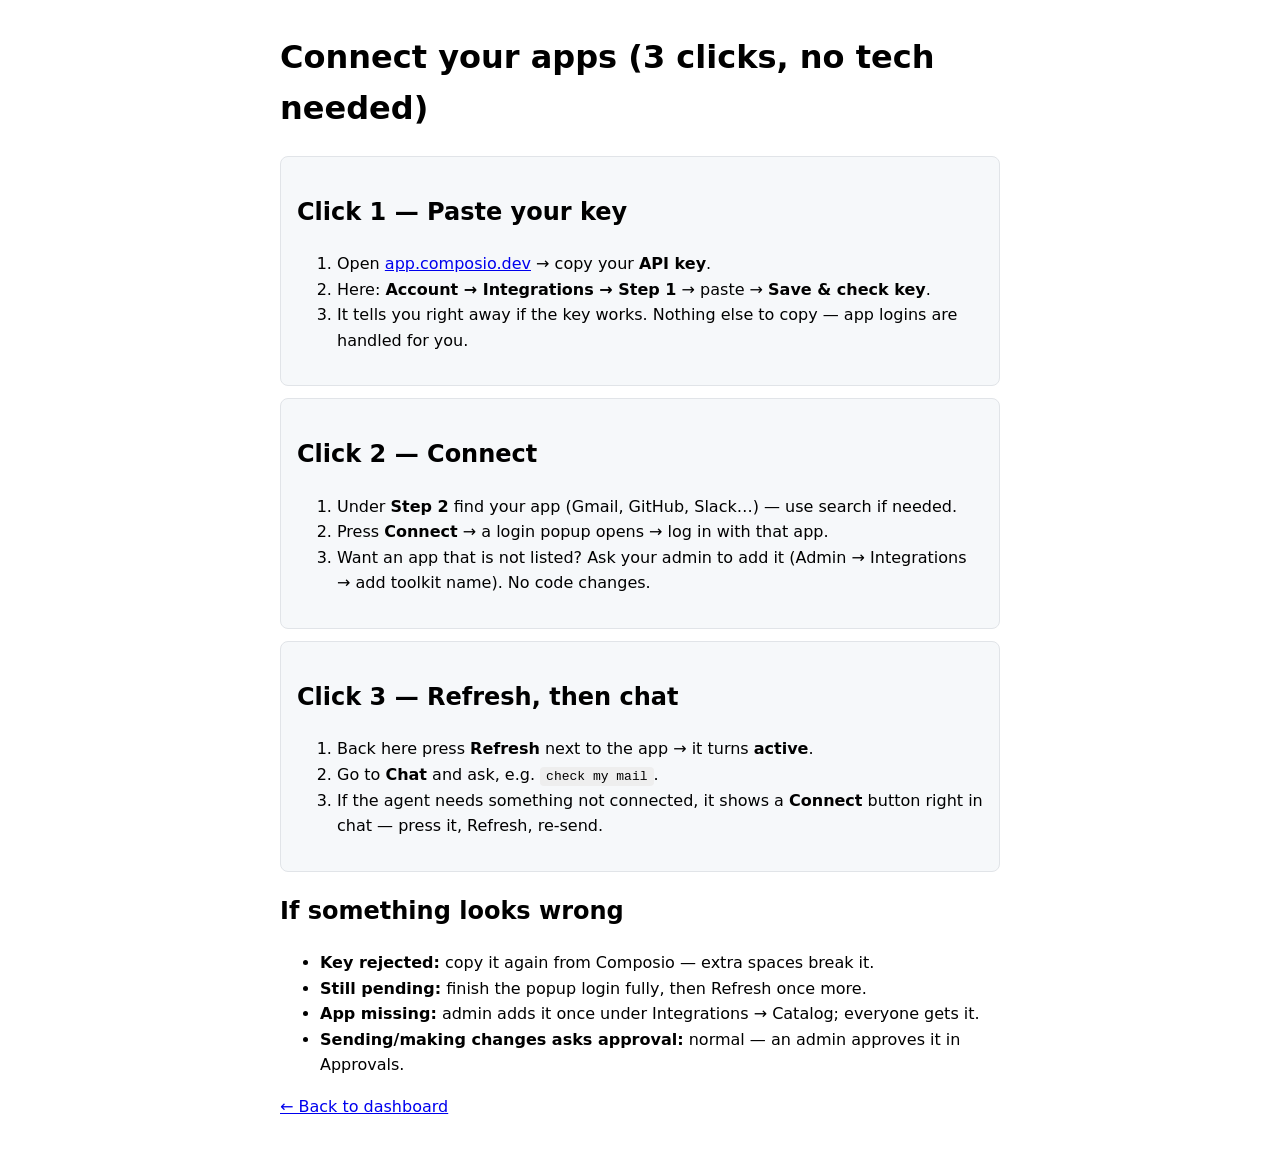
==== app/dashboard/static/composio-setup.html @ a808687d "composio connectivity added" ====
<!doctype html>
<html lang="en">
<head>
<meta charset="utf-8">
<title>Connect your apps (3 clicks)</title>
<style>body{font-family:system-ui,sans-serif;max-width:720px;margin:32px auto;padding:0 16px;line-height:1.6}code{background:#eee;padding:2px 6px;border-radius:4px}.step{background:#f6f8fa;border:1px solid #e1e4e8;border-radius:8px;padding:16px;margin:12px 0}</style>
</head>
<body>
<h1>Connect your apps (3 clicks, no tech needed)</h1>

<div class="step">
<h2>Click 1 — Paste your key</h2>
<ol>
<li>Open <a href="https://app.composio.dev" target="_blank">app.composio.dev</a> → copy your <b>API key</b>.</li>
<li>Here: <b>Account → Integrations → Step 1</b> → paste → <b>Save &amp; check key</b>.</li>
<li>It tells you right away if the key works. Nothing else to copy — app logins are handled for you.</li>
</ol>
</div>

<div class="step">
<h2>Click 2 — Connect</h2>
<ol>
<li>Under <b>Step 2</b> find your app (Gmail, GitHub, Slack…) — use search if needed.</li>
<li>Press <b>Connect</b> → a login popup opens → log in with that app.</li>
<li>Want an app that is not listed? Ask your admin to add it (Admin → Integrations → add toolkit name). No code changes.</li>
</ol>
</div>

<div class="step">
<h2>Click 3 — Refresh, then chat</h2>
<ol>
<li>Back here press <b>Refresh</b> next to the app → it turns <b>active</b>.</li>
<li>Go to <b>Chat</b> and ask, e.g. <code>check my mail</code>.</li>
<li>If the agent needs something not connected, it shows a <b>Connect</b> button right in chat — press it, Refresh, re-send.</li>
</ol>
</div>

<h2>If something looks wrong</h2>
<ul>
<li><b>Key rejected:</b> copy it again from Composio — extra spaces break it.</li>
<li><b>Still pending:</b> finish the popup login fully, then Refresh once more.</li>
<li><b>App missing:</b> admin adds it once under Integrations → Catalog; everyone gets it.</li>
<li><b>Sending/making changes asks approval:</b> normal — an admin approves it in Approvals.</li>
</ul>
<p><a href="/static/index.html">← Back to dashboard</a></p>
</body>
</html>
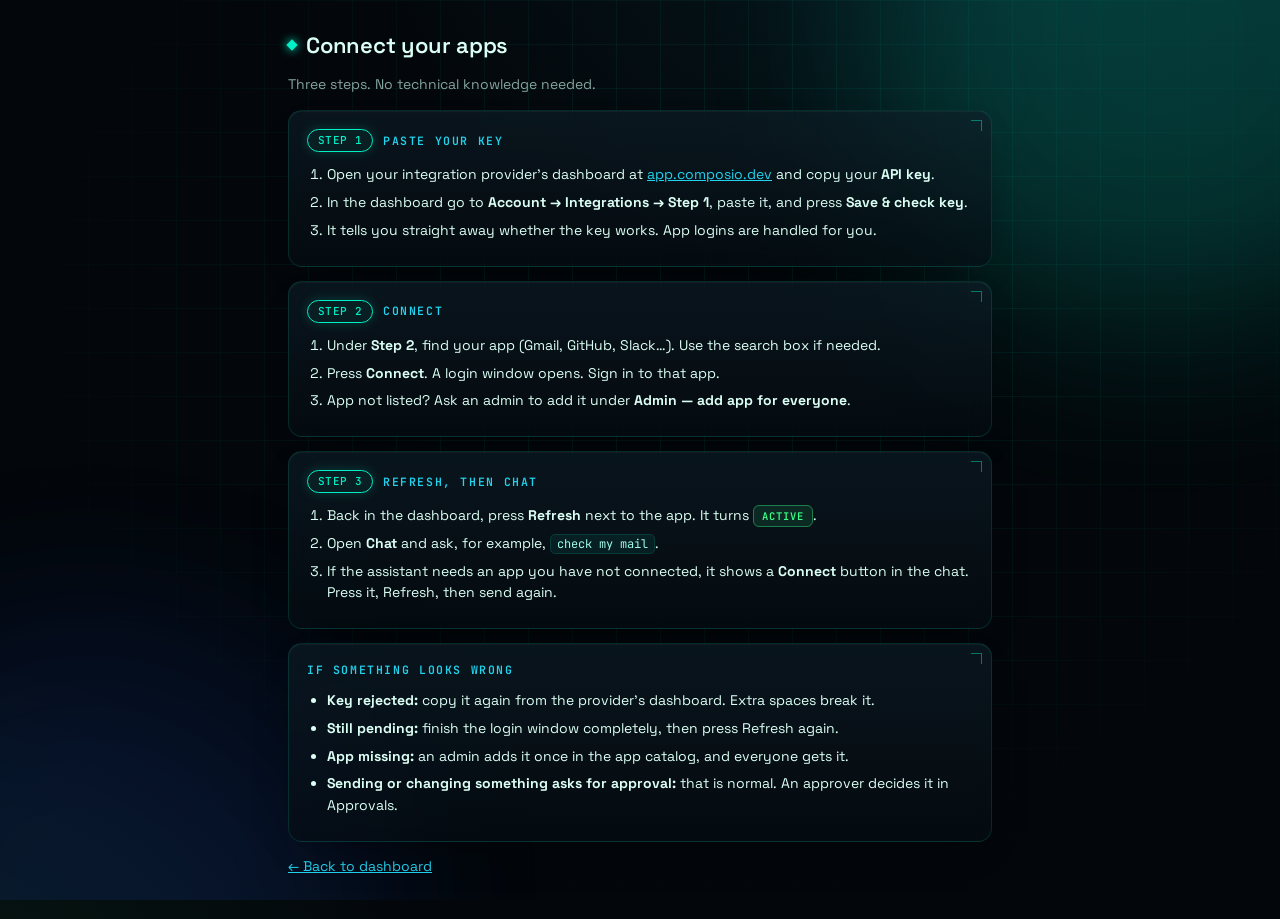
==== commit f16923e6: "plan 21 build" ====
--- a/app/dashboard/static/composio-setup.html
+++ b/app/dashboard/static/composio-setup.html
@@ -1,47 +1,66 @@
 <!doctype html>
-<html lang="en">
+<html lang="en" translate="no">
 <head>
 <meta charset="utf-8">
-<title>Connect your apps (3 clicks)</title>
-<style>body{font-family:system-ui,sans-serif;max-width:720px;margin:32px auto;padding:0 16px;line-height:1.6}code{background:#eee;padding:2px 6px;border-radius:4px}.step{background:#f6f8fa;border:1px solid #e1e4e8;border-radius:8px;padding:16px;margin:12px 0}</style>
+<meta name="google" content="notranslate">
+<meta name="viewport" content="width=device-width, initial-scale=1">
+<title>Setup guide — connect your apps</title>
+<link rel="preconnect" href="https://fonts.googleapis.com">
+<link rel="preconnect" href="https://fonts.gstatic.com" crossorigin>
+<link rel="stylesheet" href="https://fonts.googleapis.com/css2?family=JetBrains+Mono:wght@400;500;600;700&family=Space+Grotesk:wght@400;500;600;700&display=swap">
+<link rel="stylesheet" href="console.css">
+<style>
+  .guide { position: relative; z-index: 1; max-width: 760px; }
+  .guide h3 { display: flex; align-items: center; gap: 10px; }
+  .guide ol, .guide ul { margin: 0; padding-left: 20px; }
+  .guide li { margin: 6px 0; }
+</style>
 </head>
 <body>
-<h1>Connect your apps (3 clicks, no tech needed)</h1>
+<div class="bg-grid" aria-hidden="true"></div>
+<div class="bg-glow" aria-hidden="true"></div>
+<main class="guide">
+  <h2>Connect your apps</h2>
+  <p class="muted">Three steps. No technical knowledge needed.</p>
 
-<div class="step">
-<h2>Click 1 — Paste your key</h2>
-<ol>
-<li>Open <a href="https://app.composio.dev" target="_blank">app.composio.dev</a> → copy your <b>API key</b>.</li>
-<li>Here: <b>Account → Integrations → Step 1</b> → paste → <b>Save &amp; check key</b>.</li>
-<li>It tells you right away if the key works. Nothing else to copy — app logins are handled for you.</li>
-</ol>
-</div>
+  <section class="card">
+    <h3><span class="pill active">Step 1</span> Paste your key</h3>
+    <ol>
+      <li>Open your integration provider's dashboard at <a href="https://app.composio.dev" target="_blank" rel="noopener">app.composio.dev</a> and copy your <b>API key</b>.</li>
+      <li>In the dashboard go to <b>Account → Integrations → Step 1</b>, paste it, and press <b>Save &amp; check key</b>.</li>
+      <li>It tells you straight away whether the key works. App logins are handled for you.</li>
+    </ol>
+  </section>
 
-<div class="step">
-<h2>Click 2 — Connect</h2>
-<ol>
-<li>Under <b>Step 2</b> find your app (Gmail, GitHub, Slack…) — use search if needed.</li>
-<li>Press <b>Connect</b> → a login popup opens → log in with that app.</li>
-<li>Want an app that is not listed? Ask your admin to add it (Admin → Integrations → add toolkit name). No code changes.</li>
-</ol>
-</div>
+  <section class="card">
+    <h3><span class="pill active">Step 2</span> Connect</h3>
+    <ol>
+      <li>Under <b>Step 2</b>, find your app (Gmail, GitHub, Slack…). Use the search box if needed.</li>
+      <li>Press <b>Connect</b>. A login window opens. Sign in to that app.</li>
+      <li>App not listed? Ask an admin to add it under <b>Admin — add app for everyone</b>.</li>
+    </ol>
+  </section>
 
-<div class="step">
-<h2>Click 3 — Refresh, then chat</h2>
-<ol>
-<li>Back here press <b>Refresh</b> next to the app → it turns <b>active</b>.</li>
-<li>Go to <b>Chat</b> and ask, e.g. <code>check my mail</code>.</li>
-<li>If the agent needs something not connected, it shows a <b>Connect</b> button right in chat — press it, Refresh, re-send.</li>
-</ol>
-</div>
+  <section class="card">
+    <h3><span class="pill active">Step 3</span> Refresh, then chat</h3>
+    <ol>
+      <li>Back in the dashboard, press <b>Refresh</b> next to the app. It turns <span class="badge approved">active</span>.</li>
+      <li>Open <b>Chat</b> and ask, for example, <code>check my mail</code>.</li>
+      <li>If the assistant needs an app you have not connected, it shows a <b>Connect</b> button in the chat. Press it, Refresh, then send again.</li>
+    </ol>
+  </section>
 
-<h2>If something looks wrong</h2>
-<ul>
-<li><b>Key rejected:</b> copy it again from Composio — extra spaces break it.</li>
-<li><b>Still pending:</b> finish the popup login fully, then Refresh once more.</li>
-<li><b>App missing:</b> admin adds it once under Integrations → Catalog; everyone gets it.</li>
-<li><b>Sending/making changes asks approval:</b> normal — an admin approves it in Approvals.</li>
-</ul>
-<p><a href="/static/index.html">← Back to dashboard</a></p>
+  <section class="card">
+    <h3>If something looks wrong</h3>
+    <ul>
+      <li><b>Key rejected:</b> copy it again from the provider's dashboard. Extra spaces break it.</li>
+      <li><b>Still pending:</b> finish the login window completely, then press Refresh again.</li>
+      <li><b>App missing:</b> an admin adds it once in the app catalog, and everyone gets it.</li>
+      <li><b>Sending or changing something asks for approval:</b> that is normal. An approver decides it in Approvals.</li>
+    </ul>
+  </section>
+
+  <p><a href="/static/index.html">← Back to dashboard</a></p>
+</main>
 </body>
 </html>
--- a/app/dashboard/static/console.css
+++ b/app/dashboard/static/console.css
@@ -0,0 +1,502 @@
+/* Harness console theme — dark cyber security console.
+   Presentation only: every id/class the dashboard JS relies on is unchanged.
+   The variable names --bg --panel --line --fg --muted --accent --ok --bad are kept
+   because inline styles in index.html reference them. */
+
+:root {
+  --bg: #03070b;
+  --panel: rgba(10, 22, 30, .58);
+  --panel-hi: rgba(16, 34, 44, .72);
+  --line: rgba(0, 255, 200, .13);
+  --line-hi: rgba(0, 255, 200, .4);
+  --fg: #dbfff4;
+  --muted: #84a49e;
+  --accent: #00f0c8;
+  --accent-2: #22d3ee;
+  --neon: #39ff88;
+  --ok: #39ff88;
+  --bad: #ff4d6d;
+  --warn: #ffd166;
+  --input: rgba(2, 10, 14, .72);
+  --font: "Space Grotesk", system-ui, -apple-system, "Segoe UI", sans-serif;
+  --mono: "JetBrains Mono", ui-monospace, "Cascadia Code", Consolas, monospace;
+  --side: 248px;
+  --ease: cubic-bezier(.2, .8, .2, 1);
+  color-scheme: dark;
+}
+
+* { box-sizing: border-box; }
+html, body { min-height: 100%; }
+body {
+  margin: 0; min-height: 100vh; overflow-x: hidden;
+  font: 14px/1.55 var(--font); color: var(--fg);
+  background:
+    radial-gradient(1200px 700px at 85% -10%, rgba(34, 211, 238, .10), transparent 60%),
+    radial-gradient(900px 600px at -10% 110%, rgba(57, 255, 136, .07), transparent 60%),
+    var(--bg);
+}
+::selection { background: rgba(0, 240, 200, .3); color: #fff; }
+a { color: var(--accent-2); }
+:focus-visible { outline: 2px solid var(--accent); outline-offset: 2px; }
+* { scrollbar-width: thin; scrollbar-color: rgba(0, 240, 200, .25) transparent; }
+
+/* ---- living background: drifting grid, glow blobs, scanline sweep ---- */
+.bg-grid, .bg-glow, .bg-scan { position: fixed; inset: 0; z-index: 0; pointer-events: none; }
+.bg-grid {
+  background-image:
+    linear-gradient(rgba(0, 240, 200, .07) 1px, transparent 1px),
+    linear-gradient(90deg, rgba(0, 240, 200, .07) 1px, transparent 1px);
+  background-size: 44px 44px;
+  -webkit-mask-image: radial-gradient(ellipse at 55% 35%, #000 25%, transparent 75%);
+          mask-image: radial-gradient(ellipse at 55% 35%, #000 25%, transparent 75%);
+  animation: grid-drift 22s linear infinite;
+}
+.bg-glow { overflow: hidden; }
+.bg-glow::before, .bg-glow::after {
+  content: ""; position: absolute; width: 46vmax; height: 46vmax; border-radius: 50%; filter: blur(90px);
+}
+.bg-glow::before { background: #00f0c8; opacity: .17; top: -20vmax; right: -14vmax; animation: float-a 18s ease-in-out infinite alternate; }
+.bg-glow::after  { background: #1d4ed8; opacity: .14; bottom: -24vmax; left: -16vmax; animation: float-b 24s ease-in-out infinite alternate; }
+.bg-scan {
+  background: repeating-linear-gradient(0deg, rgba(255, 255, 255, .018) 0 1px, transparent 1px 3px);
+}
+.bg-scan::after {
+  content: ""; position: absolute; left: 0; right: 0; height: 140px; top: -140px;
+  background: linear-gradient(180deg, transparent, rgba(0, 240, 200, .05), transparent);
+  animation: sweep 9s linear infinite;
+}
+
+/* ---- shell: sidebar + stage ---- */
+#shell { position: relative; z-index: 1; display: flex; min-height: 100vh; }
+#sidebar {
+  position: sticky; top: 0; height: 100vh; width: var(--side); flex-shrink: 0;
+  display: flex; flex-direction: column; gap: 16px; padding: 18px 14px;
+  background: linear-gradient(180deg, rgba(6, 16, 22, .85), rgba(3, 8, 12, .85));
+  -webkit-backdrop-filter: blur(16px); backdrop-filter: blur(16px);
+  border-right: 1px solid var(--line);
+}
+#sidebar::after {
+  content: ""; position: absolute; top: 0; right: -1px; width: 1px; height: 100%;
+  background: linear-gradient(180deg, transparent, var(--accent), transparent);
+  background-size: 100% 40%; background-repeat: no-repeat;
+  animation: edge-run 7s ease-in-out infinite;
+}
+.brand { display: flex; align-items: center; gap: 11px; padding: 2px 6px 16px; border-bottom: 1px solid var(--line); }
+.brand-mark { width: 38px; height: 38px; position: relative; display: grid; place-items: center; flex-shrink: 0; }
+.brand-mark::before {
+  content: ""; position: absolute; inset: 0; border-radius: 50%;
+  border: 1px dashed rgba(0, 240, 200, .55); animation: spin 14s linear infinite;
+}
+.brand-mark svg { width: 20px; height: 20px; color: var(--accent); filter: drop-shadow(0 0 6px rgba(0, 240, 200, .8)); }
+.brand h1 { margin: 0; font: 700 15px/1 var(--mono); letter-spacing: .2em; }
+.brand small { display: block; margin-top: 5px; font: 500 9.5px/1 var(--mono); letter-spacing: .18em; color: var(--muted); text-transform: uppercase; }
+
+.side-label { font: 600 10px/1 var(--mono); letter-spacing: .22em; color: var(--muted); text-transform: uppercase; padding: 0 12px; opacity: .8; }
+#nav { display: flex; flex-direction: column; gap: 3px; flex: 1; min-height: 0; overflow-y: auto; overflow-x: hidden; margin: 0; padding-right: 2px; }
+#nav .nav-item {
+  display: flex; align-items: center; gap: 11px; width: 100%; padding: 9px 12px;
+  border-radius: 9px; background: transparent; border: 1px solid transparent; box-shadow: none;
+  color: var(--muted); font: 500 13.5px/1.2 var(--font); letter-spacing: 0; text-align: left; position: relative;
+  transition: color .2s, background .2s, border-color .2s, transform .2s var(--ease);
+}
+#nav .nav-item svg { width: 18px; height: 18px; flex-shrink: 0; }
+#nav .nav-item:hover { color: var(--fg); background: rgba(0, 240, 200, .06); transform: none; box-shadow: none; }
+#nav .nav-item:hover svg { transform: translateX(2px); }
+#nav .nav-item svg { transition: transform .2s var(--ease); }
+#nav .nav-item.active {
+  color: var(--accent); border-color: var(--line-hi);
+  background: linear-gradient(90deg, rgba(0, 240, 200, .16), rgba(0, 240, 200, .02));
+  box-shadow: inset 0 0 18px rgba(0, 240, 200, .08);
+}
+#nav .nav-item.active svg { filter: drop-shadow(0 0 5px rgba(0, 240, 200, .8)); }
+#nav .nav-item.active::before {
+  content: ""; position: absolute; left: -1px; top: 22%; bottom: 22%; width: 3px;
+  border-radius: 0 3px 3px 0; background: var(--accent); box-shadow: 0 0 12px var(--accent);
+}
+#nav .nav-item.logout { margin-top: auto; }
+#nav .nav-item.logout:hover { color: var(--bad); background: rgba(255, 77, 109, .08); }
+
+
+#stage { flex: 1; min-width: 0; display: flex; flex-direction: column; }
+#topbar {
+  position: sticky; top: 0; z-index: 5; display: flex; align-items: center; gap: 18px;
+  padding: 12px 28px; border-bottom: 1px solid var(--line);
+  background: rgba(3, 8, 12, .62); -webkit-backdrop-filter: blur(12px); backdrop-filter: blur(12px);
+  font: 12px/1 var(--mono); color: var(--muted); letter-spacing: .06em;
+}
+#crumb { color: var(--muted); } #crumb b { color: var(--accent); font-weight: 500; }
+#crumb-view { color: var(--fg); }
+.sys { margin-left: auto; display: flex; align-items: center; gap: 8px; }
+.dot { width: 8px; height: 8px; border-radius: 50%; background: var(--muted); flex-shrink: 0; }
+.sys.online .dot { background: var(--ok); animation: ping 2s infinite; }
+.sys.offline .dot { background: var(--bad); }
+#clock { color: var(--fg); min-width: 11ch; text-align: right; }
+
+main { width: 100%; max-width: 1240px; margin: 0 auto; padding: 28px; }
+
+/* ---- logged-out: full-screen gate ---- */
+body.logged-out #sidebar, body.logged-out #topbar { display: none; }
+body.logged-out main { min-height: 100vh; display: grid; place-items: center; padding: 24px 16px; }
+#login-view { width: 100%; max-width: 440px; margin: 0 auto 18px; }
+body.logged-out #login-view { padding: 34px 30px 28px; animation: rise .8s var(--ease) both; }
+#login-view .row { flex-direction: column; align-items: stretch; }
+#login-view input { width: 100%; padding: 11px 12px; }
+#signin { padding: 12px; font-size: 13px; letter-spacing: .08em; text-transform: uppercase; }
+.login-hero { display: none; text-align: center; margin-bottom: 24px; }
+body.logged-out .login-hero { display: block; }
+.shield { width: 96px; height: 96px; margin: 4px auto 18px; position: relative; display: grid; place-items: center; }
+.shield .core { width: 42px; height: 42px; color: var(--accent); filter: drop-shadow(0 0 12px rgba(0, 240, 200, .9)); animation: breathe 3.2s ease-in-out infinite; }
+.shield .ring { position: absolute; inset: 0; border-radius: 50%; border: 1px solid rgba(0, 240, 200, .35); }
+.shield .r1 { border-style: dashed; animation: spin 12s linear infinite; }
+.shield .r2 { inset: 13px; border-color: rgba(34, 211, 238, .7); border-top-color: transparent; border-bottom-color: transparent; animation: spin 3.4s linear infinite reverse; }
+.shield .r3 { inset: -12px; border-color: rgba(0, 240, 200, .25); animation: pulse-ring 2.6s ease-out infinite; }
+.hero-title { display: block !important; font: 700 27px/1.15 var(--font) !important; letter-spacing: -.015em; margin: 0 0 10px !important; }
+.hero-title::before { display: none !important; }
+.grad {
+  background: linear-gradient(90deg, var(--accent), var(--accent-2), var(--neon), var(--accent));
+  background-size: 300% 100%; -webkit-background-clip: text; background-clip: text; color: transparent;
+  animation: shimmer 7s linear infinite;
+}
+.typed { font: 12px/1.5 var(--mono); color: var(--accent); min-height: 1.5em; }
+.typed::after { content: "▌"; margin-left: 2px; animation: blink 1s steps(1) infinite; }
+
+/* ---- type ---- */
+h2 {
+  font: 600 22px/1.2 var(--font); letter-spacing: -.01em; margin: 4px 0 16px;
+  display: flex; align-items: center; gap: 10px; flex-wrap: wrap;
+}
+h2::before {
+  content: ""; width: 8px; height: 8px; flex-shrink: 0; transform: rotate(45deg);
+  background: var(--accent); box-shadow: 0 0 10px var(--accent);
+}
+h3 { font: 600 11.5px/1.4 var(--mono); letter-spacing: .14em; text-transform: uppercase; color: var(--accent-2); margin: 18px 0 10px; }
+.card h3 { margin: 0 0 12px; }
+.muted { color: var(--muted); }
+.status { margin-top: 8px; font-size: 13px; }
+.hidden { display: none !important; }
+.row { display: flex; gap: 10px; align-items: center; flex-wrap: wrap; }
+
+/* ---- glass cards with pointer spotlight + corner bracket ---- */
+.card {
+  position: relative; overflow: hidden;
+  background: linear-gradient(180deg, rgba(14, 30, 40, .62), rgba(5, 13, 19, .66));
+  border: 1px solid var(--line); border-radius: 14px; padding: 18px; margin-bottom: 14px;
+  -webkit-backdrop-filter: blur(14px); backdrop-filter: blur(14px);
+  box-shadow: 0 14px 40px -24px rgba(0, 0, 0, .9), inset 0 1px 0 rgba(255, 255, 255, .04);
+  transition: border-color .25s, box-shadow .25s;
+}
+.card::before {
+  content: ""; position: absolute; inset: 0; border-radius: inherit; pointer-events: none;
+  background: radial-gradient(420px circle at var(--mx, -999px) var(--my, -999px), rgba(0, 240, 200, .09), transparent 45%);
+  opacity: 0; transition: opacity .3s;
+}
+.card::after {
+  content: ""; position: absolute; top: 9px; right: 9px; width: 10px; height: 10px; pointer-events: none;
+  border-top: 1px solid var(--accent); border-right: 1px solid var(--accent); opacity: .45;
+}
+.card:hover { border-color: var(--line-hi); box-shadow: 0 14px 40px -24px rgba(0, 0, 0, .9), 0 0 30px -12px rgba(0, 240, 200, .35); }
+.card:hover::before { opacity: 1; }
+
+/* ---- controls ---- */
+button {
+  font: 600 12.5px/1 var(--font); letter-spacing: .02em; cursor: pointer;
+  background: linear-gradient(135deg, var(--accent), var(--accent-2)); color: #01140f;
+  border: 1px solid transparent; border-radius: 8px; padding: 9px 14px;
+  transition: transform .15s var(--ease), box-shadow .2s, background .2s, color .2s, border-color .2s;
+}
+button:hover { transform: translateY(-1px); box-shadow: 0 0 0 1px rgba(0, 240, 200, .5), 0 0 22px rgba(0, 240, 200, .35); }
+button:active { transform: translateY(0) scale(.98); }
+button.ghost { background: rgba(0, 240, 200, .03); color: var(--fg); border-color: var(--line); }
+button.ghost:hover { color: var(--accent); border-color: var(--line-hi); box-shadow: 0 0 16px rgba(0, 240, 200, .15); }
+button.ok { background: linear-gradient(135deg, #39ff88, #00d27a); color: #012010; }
+button.ok:hover { box-shadow: 0 0 0 1px rgba(57, 255, 136, .6), 0 0 22px rgba(57, 255, 136, .45); }
+button.bad { background: rgba(255, 77, 109, .04); color: var(--bad); border-color: rgba(255, 77, 109, .45); }
+button.bad:hover { background: rgba(255, 77, 109, .12); box-shadow: 0 0 20px rgba(255, 77, 109, .3); }
+button:disabled { opacity: .45; cursor: not-allowed; transform: none; box-shadow: none; }
+
+input[type=text], input[type=password], input[type=search], textarea, select {
+  background: var(--input); border: 1px solid var(--line); color: var(--fg);
+  border-radius: 8px; padding: 9px 11px; font: 13.5px/1.4 var(--font);
+  transition: border-color .2s, box-shadow .2s;
+}
+input::placeholder, textarea::placeholder { color: #6a8a85; }
+input:focus, textarea:focus, select:focus {
+  outline: none; border-color: var(--accent);
+  box-shadow: 0 0 0 3px rgba(0, 240, 200, .14), 0 0 18px rgba(0, 240, 200, .14);
+}
+select option { background: #06121a; color: var(--fg); }
+input[type=checkbox] { accent-color: var(--accent); }
+label { font-size: 13px; }
+textarea.code-editor { width: 100%; font: 13px/1.6 var(--mono); padding: 12px 14px; background: rgba(1, 6, 9, .82); }
+
+/* ---- data ---- */
+table {
+  width: 100%; border-collapse: separate; border-spacing: 0; margin-bottom: 14px;
+  background: var(--panel); border: 1px solid var(--line); border-radius: 12px; overflow: hidden;
+  -webkit-backdrop-filter: blur(10px); backdrop-filter: blur(10px);
+}
+.card table { background: transparent; border-color: rgba(0, 240, 200, .08); -webkit-backdrop-filter: none; backdrop-filter: none; }
+th, td { text-align: left; padding: 10px 12px; border-bottom: 1px solid rgba(0, 240, 200, .07); vertical-align: top; overflow-wrap: anywhere; }
+td code { overflow-wrap: anywhere; }
+/* Mk21: short identifier columns never break mid-word (`admin`, `marketing_agent`): they wrap at
+   spaces only, so the column is at least as wide as its longest word. Departments: Name, Service,
+   Role, Heads. Members: Role, Dept. */
+#depts td:nth-child(1), #depts td:nth-child(2), #depts td:nth-child(6), #depts td:nth-child(7),
+#users td:nth-child(2), #users td:nth-child(3) { overflow-wrap: normal; word-break: normal; min-width: 8ch; }
+th { font: 600 10.5px/1.3 var(--mono); letter-spacing: .14em; text-transform: uppercase; color: var(--accent-2); background: rgba(0, 240, 200, .04); }
+tbody tr { transition: background .2s; }
+tbody tr:hover { background: rgba(0, 240, 200, .05); }
+tbody tr:last-child td { border-bottom: 0; }
+/* Ops run list: long ids truncate instead of wrapping into a column of fragments. */
+#ops-runs td:first-child code { display: inline-block; max-width: 15ch; overflow: hidden; text-overflow: ellipsis; white-space: nowrap; vertical-align: middle; }
+@media (min-width: 1100px) { #ops-runs td:nth-child(2) { white-space: nowrap; } }
+/* Mid widths (sidebar + wide tables): tables scroll inside themselves, never the page. */
+@media (max-width: 1100px) { table { display: block; overflow-x: auto; } }
+#ops-eval-summary:empty { display: none; }
+
+code {
+  font: 12px/1.4 var(--mono); color: #9ffbe6; background: rgba(0, 240, 200, .07);
+  border: 1px solid var(--line); border-radius: 5px; padding: 1px 6px;
+}
+pre {
+  font-family: var(--mono); line-height: 1.55; background: rgba(1, 6, 9, .78);
+  border: 1px solid var(--line); border-left: 2px solid var(--accent); border-radius: 8px;
+  padding: 12px 14px; overflow: auto; max-height: 340px;
+}
+.pill {
+  font: 500 11px/1.4 var(--mono); letter-spacing: .03em; border-radius: 999px; padding: 3px 10px;
+  background: rgba(0, 240, 200, .05); border: 1px solid var(--line); color: var(--muted);
+  transition: border-color .2s, color .2s, box-shadow .2s;
+}
+.pill.clickable { cursor: pointer; }
+.pill.clickable:hover { border-color: var(--line-hi); color: var(--fg); }
+.pill.active { border-color: var(--accent); color: var(--accent); box-shadow: 0 0 12px rgba(0, 240, 200, .2); }
+.badge { font: 600 10.5px/1.4 var(--mono); letter-spacing: .1em; text-transform: uppercase; border-radius: 6px; padding: 3px 8px; border: 1px solid; }
+.badge.pending  { color: var(--warn); background: rgba(255, 209, 102, .1); border-color: rgba(255, 209, 102, .45); animation: pending-pulse 2.2s infinite; }
+.badge.approved { color: var(--ok);   background: rgba(57, 255, 136, .1);  border-color: rgba(57, 255, 136, .4); }
+.badge.rejected { color: var(--bad);  background: rgba(255, 77, 109, .1);  border-color: rgba(255, 77, 109, .45); }
+
+/* ---- chat ---- */
+/* Mk21 Decision 10: chat spans the screen HEIGHT (width stays inside main's 1240px). The layout
+   gets a definite height so the transcript can flex-fill it instead of stopping at 60vh. */
+#chat-layout { display: flex; gap: 18px; align-items: stretch; height: calc(100vh - 168px); min-height: 420px; }
+#chat-sidebar {
+  width: 240px; flex-shrink: 0; overflow-y: auto; padding: 12px;
+  display: flex; flex-direction: column; gap: 6px;
+  background: var(--panel); border: 1px solid var(--line); border-radius: 14px;
+  -webkit-backdrop-filter: blur(14px); backdrop-filter: blur(14px);
+}
+#threads-list { display: flex; flex-direction: column; gap: 3px; }
+#chat-main {
+  flex: 1; min-width: 0; min-height: 0; height: 100%; display: flex; flex-direction: column; padding: 16px;
+  background: var(--panel); border: 1px solid var(--line); border-radius: 14px;
+  -webkit-backdrop-filter: blur(14px); backdrop-filter: blur(14px);
+}
+#chat-transcript { flex: 1; min-height: 0; overflow-y: auto; display: flex; flex-direction: column; gap: 12px; margin-bottom: 14px; padding: 2px 4px 2px 0; }
+#chat-transcript:empty { justify-content: center; align-items: center; }
+#chat-transcript:empty::before {
+  content: "> secure channel open — every tool call is policy-checked before it runs";
+  font: 12px/1.6 var(--mono); color: var(--muted); text-align: center; max-width: 40ch;
+}
+#chat-msg { flex: 1; resize: vertical; min-height: 48px; max-height: 160px; font: 14px/1.5 var(--font); }
+/* Mk21: circular icon send button, fixed size so it never stretches with the textarea. */
+#chat-send { flex: 0 0 auto; width: 46px; height: 46px; padding: 0; border-radius: 50%; display: grid; place-items: center; }
+#chat-send svg { width: 20px; height: 20px; }
+/* Mk21 Phase 10: paperclip beside the composer + the attachment chips above it */
+#chat-attach { flex: 0 0 auto; width: 46px; height: 46px; padding: 0; border-radius: 50%; display: grid; place-items: center; }
+#chat-attach svg { width: 19px; height: 19px; }
+#chat-attachments { margin-bottom: 8px; max-height: 76px; overflow-y: auto; }
+.chat-user .chat-files { margin-top: 6px; }
+#chat-model-select { max-width: min(320px, 46vw); overflow: hidden; text-overflow: ellipsis; white-space: nowrap; }
+.chat-user {
+  align-self: flex-end; max-width: 75%; padding: 10px 14px; white-space: pre-wrap; word-break: break-word;
+  color: var(--fg); border: 1px solid rgba(0, 240, 200, .45); border-radius: 14px 14px 4px 14px;
+  background: linear-gradient(135deg, rgba(0, 240, 200, .2), rgba(34, 211, 238, .12));
+  box-shadow: 0 0 26px -10px rgba(0, 240, 200, .6); animation: msg-in .35s var(--ease) both;
+}
+.chat-assistant {
+  align-self: flex-start; max-width: 85%; padding: 10px 14px; position: relative;
+  background: rgba(4, 12, 17, .82); border: 1px solid var(--line); border-left: 2px solid var(--accent);
+  border-radius: 4px 14px 14px 14px; animation: msg-in .35s var(--ease) both;
+}
+.chat-assistant::before {
+  content: "HARNESS //"; display: block; margin-bottom: 4px; opacity: .85;
+  font: 600 9.5px/1.4 var(--mono); letter-spacing: .2em; color: var(--accent);
+}
+#chat-status:not(:empty) { font: 12px var(--mono); color: var(--accent); display: flex; align-items: center; gap: 8px; }
+#chat-status:not(:empty)::before { content: ""; width: 7px; height: 7px; border-radius: 50%; background: var(--accent); box-shadow: 0 0 10px var(--accent); animation: blink 1s steps(1) infinite; }
+.thread-item { display: flex; align-items: center; gap: 6px; padding: 7px 9px; border-radius: 8px; cursor: pointer; font-size: 13px; color: var(--muted); border: 1px solid transparent; transition: background .2s, color .2s, border-color .2s; }
+.thread-item:hover { background: rgba(0, 240, 200, .06); color: var(--fg); }
+.thread-item.active { background: rgba(0, 240, 200, .12); color: var(--accent); border-color: var(--line-hi); font-weight: 600; }
+.thread-item .thread-label { flex: 1; min-width: 0; overflow: hidden; text-overflow: ellipsis; white-space: nowrap; }
+.thread-item .thread-del { background: transparent; color: inherit; border: 0; padding: 0 4px; font-size: 15px; line-height: 1; opacity: .5; flex-shrink: 0; box-shadow: none; }
+.thread-item .thread-del:hover { opacity: 1; color: var(--bad); transform: none; box-shadow: none; }
+
+/* ---- ops: trajectory as a live timeline, colour-coded by source ---- */
+#ops-trajectory { position: relative; padding-left: 28px; }
+#ops-trajectory::before {
+  content: ""; position: absolute; left: 9px; top: 8px; bottom: 8px; width: 2px; border-radius: 2px;
+  background: linear-gradient(180deg, var(--accent), rgba(34, 211, 238, .35), transparent);
+}
+.card.event { --src: var(--accent); overflow: visible; border-left: 2px solid var(--src); }
+.card.event .node {
+  position: absolute; left: -25px; top: 20px; width: 12px; height: 12px; border-radius: 50%;
+  background: var(--bg); border: 2px solid var(--src); box-shadow: 0 0 10px var(--src);
+}
+.card.event .src { color: var(--src); border-color: var(--src); }
+.card.event[data-source="llm"]       { --src: #22d3ee; }
+.card.event[data-source="memory"]    { --src: #a78bfa; }
+.card.event[data-source="tool"]      { --src: #00f0c8; }
+.card.event[data-source="guardrail"] { --src: #ff4d6d; }
+.card.event[data-source="hitl"]      { --src: #ffd166; }
+.card.event[data-source="user"]      { --src: #39ff88; }
+.card.event[data-source="eval"]      { --src: #60a5fa; }
+
+/* ---- view entrance (class added by show() for ~1s) ---- */
+.view-enter > * { animation: rise .55s var(--ease) both; }
+.view-enter > *:nth-child(2) { animation-delay: .06s; }
+.view-enter > *:nth-child(3) { animation-delay: .12s; }
+.view-enter > *:nth-child(4) { animation-delay: .18s; }
+.view-enter > *:nth-child(n+5) { animation-delay: .24s; }
+.view-enter .card { animation: rise .5s var(--ease) both; }
+.view-enter tbody tr { animation: row-in .4s var(--ease) both; }
+.view-enter tbody tr:nth-child(2) { animation-delay: .04s; }
+.view-enter tbody tr:nth-child(3) { animation-delay: .08s; }
+.view-enter tbody tr:nth-child(4) { animation-delay: .12s; }
+.view-enter tbody tr:nth-child(n+5) { animation-delay: .16s; }
+
+/* ---- boot sequence (first load per browser session) ---- */
+#boot {
+  position: fixed; inset: 0; z-index: 100; display: none; place-items: center; cursor: pointer;
+  background: radial-gradient(circle at 50% 45%, #04121a, #010305 70%); transition: opacity .5s, visibility .5s;
+}
+#boot.on { display: grid; }
+#boot.done { opacity: 0; visibility: hidden; }
+#boot-log { margin: 0; border: 0; background: none; max-height: none; padding: 0 16px; font: 13px/1.9 var(--mono); color: var(--accent); text-shadow: 0 0 8px rgba(0, 240, 200, .6); min-width: min(440px, 100%); }
+#boot-log .ok { color: var(--neon); }
+#boot-log .dim { color: var(--muted); text-shadow: none; }
+
+/* ---- keyframes ---- */
+@keyframes grid-drift { to { background-position: 44px 44px, 44px 44px; } }
+@keyframes float-a { to { transform: translate(-10vmax, 14vmax) scale(1.15); } }
+@keyframes float-b { to { transform: translate(14vmax, -10vmax) scale(1.1); } }
+@keyframes sweep { to { top: 100%; } }
+@keyframes edge-run { 0% { background-position: 0 -40%; } 100% { background-position: 0 140%; } }
+@keyframes spin { to { transform: rotate(360deg); } }
+@keyframes breathe { 50% { transform: scale(1.06); filter: drop-shadow(0 0 20px rgba(0, 240, 200, 1)); } }
+@keyframes pulse-ring { 0% { transform: scale(.85); opacity: .9; } 100% { transform: scale(1.25); opacity: 0; } }
+@keyframes shimmer { to { background-position: 300% 0; } }
+@keyframes blink { 50% { opacity: 0; } }
+@keyframes ping { 0% { box-shadow: 0 0 0 0 rgba(57, 255, 136, .6); } 80%, 100% { box-shadow: 0 0 0 8px rgba(57, 255, 136, 0); } }
+@keyframes pending-pulse { 50% { box-shadow: 0 0 14px rgba(255, 209, 102, .35); } }
+@keyframes rise { from { opacity: 0; transform: translateY(12px); } to { opacity: 1; transform: none; } }
+@keyframes row-in { from { opacity: 0; transform: translateX(-6px); } to { opacity: 1; transform: none; } }
+@keyframes msg-in { from { opacity: 0; transform: translateY(8px) scale(.98); } to { opacity: 1; transform: none; } }
+
+/* ---- Mk21 Phase 5/6: tag chips + the member scope picker. Chips wrap and the picker scrolls
+   inside itself, so a long scope list never pushes the page sideways (375 px assertion). ---- */
+.chips { display: flex; flex-wrap: wrap; gap: 6px; min-width: 0; max-width: 100%; }
+.chip {
+  display: inline-flex; align-items: center; gap: 4px; max-width: 100%; padding: 2px 8px; border-radius: 6px;
+  font: 500 11.5px/1.45 var(--mono); color: #bff6ff; overflow-wrap: anywhere;
+  background: rgba(34, 211, 238, .08); border: 1px solid rgba(34, 211, 238, .3);
+}
+button.chip { cursor: pointer; }
+button.chip:hover { border-color: var(--accent); color: var(--accent); transform: none; box-shadow: none; }
+.chip-x { background: none; border: 0; padding: 0 2px; color: inherit; opacity: .6; font-size: 11px; line-height: 1; box-shadow: none; }
+.chip-x:hover { opacity: 1; color: var(--bad); transform: none; box-shadow: none; }
+.scope-picker { display: flex; flex-direction: column; gap: 6px; flex: 1 1 260px; min-width: 0; max-width: 100%; }
+.scope-picker .chips {
+  max-height: 96px; overflow-y: auto; padding: 6px 8px;
+  border: 1px solid var(--line); border-radius: 8px; background: var(--input);
+}
+
+/* ---- Mk21 Phase 6: department detail rows + labelled forms ---- */
+.chip.more { background: rgba(0, 240, 200, .1); border-color: var(--line-hi); color: var(--accent); }
+tr.dept-detail > td { background: rgba(0, 240, 200, .035); }
+.detail-block { display: flex; flex-wrap: wrap; align-items: baseline; gap: 8px; margin: 4px 0; min-width: 0; }
+.detail-label, .field label { font: 600 10.5px/1.4 var(--mono); letter-spacing: .12em; text-transform: uppercase; color: var(--muted); }
+.detail-label { min-width: 9ch; }
+.form-grid { display: grid; grid-template-columns: repeat(auto-fit, minmax(min(180px, 100%), 1fr)); gap: 10px 12px; }
+.field { display: flex; flex-direction: column; gap: 5px; min-width: 0; }
+.field input, .field select { width: 100%; }
+
+/* ---- Mk21 Phase 7: memory department view ---- */
+.memory-filters { margin: 4px 0 12px; }
+.memory-filters select { min-width: 0; max-width: 100%; }
+.memory-filters input[type=search] { flex: 1 1 200px; min-width: 0; }
+#memory-scopes { max-height: 62vh; overflow-y: auto; padding-right: 4px; }
+
+/* ---- Mk21 Phase 8: skill cards (markdown first) + the generation form ---- */
+.skill-body { margin: 8px 0 2px; line-height: 1.55; }
+.skill-body .md-h { margin: 6px 0 4px; font: 600 14px/1.3 var(--font); color: var(--fg); }
+.skill-body p { margin: 4px 0; }
+.skill-body ul, .skill-body ol { margin: 4px 0; padding-left: 20px; }
+.chip-off { color: var(--muted); background: rgba(132, 164, 158, .08); border-color: rgba(132, 164, 158, .3); }
+.field-label { font: 600 10.5px/1.4 var(--mono); letter-spacing: .12em; text-transform: uppercase; color: var(--muted); }
+.grant-group { display: flex; flex-direction: column; gap: 6px; margin-top: 10px; min-width: 0; }
+.chip.check { cursor: pointer; gap: 6px; }
+.chip.check input { margin: 0; }
+#gen-brief { width: 100%; resize: vertical; }
+
+/* ---- Mk21 Phase 9: ops summary strip + toolbar (wraps; never pushes the page sideways) ---- */
+.ops-summary { display: flex; flex-wrap: wrap; align-items: center; gap: 8px; margin: 0 0 12px; }
+.ops-summary #ops-updated { font: 11.5px var(--mono); margin-left: auto; }
+.ops-toolbar { margin-bottom: 8px; }
+.ops-toolbar input[type=search] { flex: 1 1 200px; min-width: 0; }
+.ops-toolbar select, .ops-toolbar input[type=date] { min-width: 0; max-width: 100%; }
+input[type=date] {
+  background: var(--input); border: 1px solid var(--line); color: var(--fg); border-radius: 8px;
+  padding: 8px 10px; font: 13px/1.4 var(--font); color-scheme: dark;
+}
+#ops-count { font-size: 12px; margin-bottom: 8px; }
+
+/* ---- Mk21 Phase 3: collapsible icon rail, DESKTOP ONLY (phones keep the full-width top bar).
+   Labels are clipped + faded, never display:none / visibility:hidden: they keep a box, so
+   innerText (and the e2e nav-label checks) still see every item. ---- */
+#nav-toggle { flex: 0 0 auto; width: 32px; height: 32px; padding: 0; display: grid; place-items: center; border-radius: 8px; }
+#nav-toggle svg { width: 18px; height: 18px; transition: transform .25s var(--ease); }
+#nav .nav-item span, .brand h1, .brand small { white-space: nowrap; }
+@media (min-width: 861px) {
+  #sidebar { transition: width .25s var(--ease), padding .25s var(--ease); }
+  body.nav-collapsed { --side: 68px; }
+  body.nav-collapsed #sidebar { overflow: hidden; padding-left: 10px; padding-right: 10px; }
+  body.nav-collapsed #nav .nav-item { overflow: hidden; padding: 9px 14px; }
+  body.nav-collapsed #nav .nav-item span,
+  body.nav-collapsed .brand > div,
+  body.nav-collapsed .side-label { opacity: 0; transition: opacity .15s; }
+  body.nav-collapsed .brand { padding-left: 5px; padding-right: 0; }
+  body.nav-collapsed #nav-toggle svg { transform: scaleX(-1); }
+}
+
+/* ---- narrow screens: sidebar becomes a top bar, no sideways page scroll (Mk20) ---- */
+@media (max-width: 860px) {
+  #shell { flex-direction: column; }
+  #sidebar { position: relative; width: 100%; height: auto; gap: 10px; padding: 12px 16px; border-right: 0; border-bottom: 1px solid var(--line); }
+  #sidebar::after, .side-label { display: none; }
+  .brand { padding: 0; border: 0; }
+  #nav { flex-direction: row; overflow-x: auto; gap: 6px; padding-bottom: 2px; }
+  #nav .nav-item { width: auto; flex-shrink: 0; padding: 8px 12px; }
+  #nav .nav-item.active::before { display: none; }
+  #nav .nav-item.logout { margin-top: 0; }
+  #topbar { position: relative; padding: 10px 16px; }
+  #nav-toggle { display: none; }
+  #crumb { display: none; }
+  .sys { margin-left: 0; }
+  main { padding: 16px; }
+  #chat-layout { flex-direction: column; }
+  #chat-layout { height: auto; }
+  #chat-sidebar { width: 100%; max-height: 30vh; }
+  #chat-main { height: 70vh; }
+  .chat-user, .chat-assistant { max-width: 100%; }
+  table { display: block; overflow-x: auto; }
+  pre, code { white-space: pre-wrap; word-break: break-word; }
+  body.logged-out #login-view { padding: 28px 20px 22px; }
+}
+
+@media (prefers-reduced-motion: reduce) {
+  *, *::before, *::after { animation: none !important; transition: none !important; scroll-behavior: auto !important; }
+}
+
+/* Unmasked approval arguments (revealed on demand, audit-logged): warn-coloured rail. */
+pre.unmasked { border-left-color: var(--warn); color: var(--fg); background: rgba(255, 209, 102, .04); }
